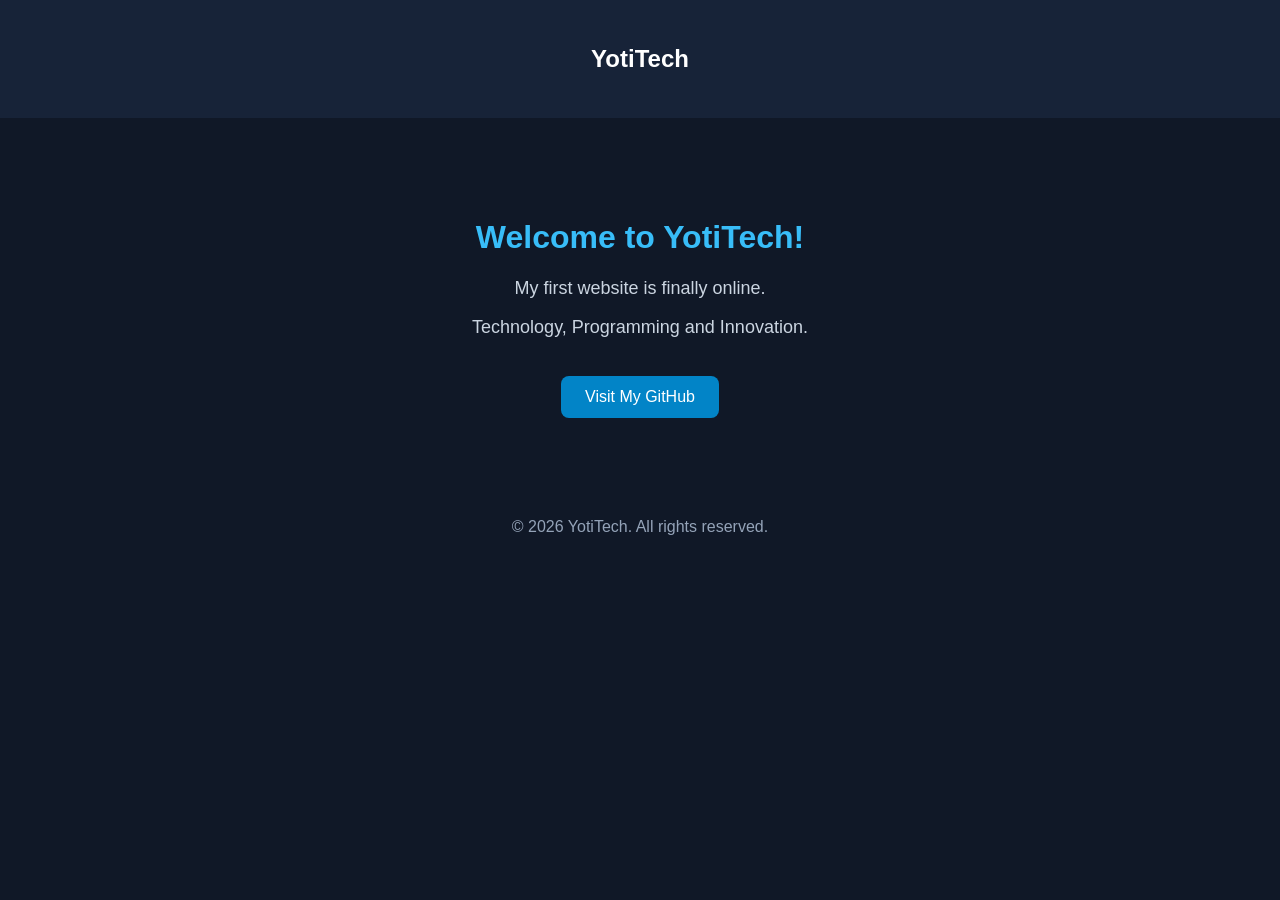
==== index.html @ 93ca5d40 "Create index.html for YotiTech's first website This HTML file contains the structure and styling for" ====
<!DOCTYPE html>
<html lang="en">
<head>
    <meta charset="UTF-8">
    <meta name="viewport" content="width=device-width, initial-scale=1.0">
    <title>YotiTech | My First Website</title>

    <style>
        body {
            margin: 0;
            font-family: Arial, sans-serif;
            background: #101827;
            color: white;
            text-align: center;
        }

        header {
            padding: 25px;
            background: #172338;
        }

        h1 {
            color: #38bdf8;
        }

        main {
            padding: 80px 20px;
        }

        p {
            color: #cbd5e1;
            font-size: 18px;
        }

        a {
            display: inline-block;
            margin-top: 20px;
            padding: 12px 24px;
            background: #0284c7;
            color: white;
            text-decoration: none;
            border-radius: 8px;
        }

        footer {
            padding: 20px;
            color: #94a3b8;
        }
    </style>
</head>

<body>

    <header>
        <h2>YotiTech</h2>
    </header>

    <main>
        <h1>Welcome to YotiTech!</h1>

        <p>
            My first website is finally online.
        </p>

        <p>
            Technology, Programming and Innovation.
        </p>

        <a href="https://github.com/YotiTech">
            Visit My GitHub
        </a>
    </main>

    <footer>
        © 2026 YotiTech. All rights reserved.
    </footer>

</body>
</html>
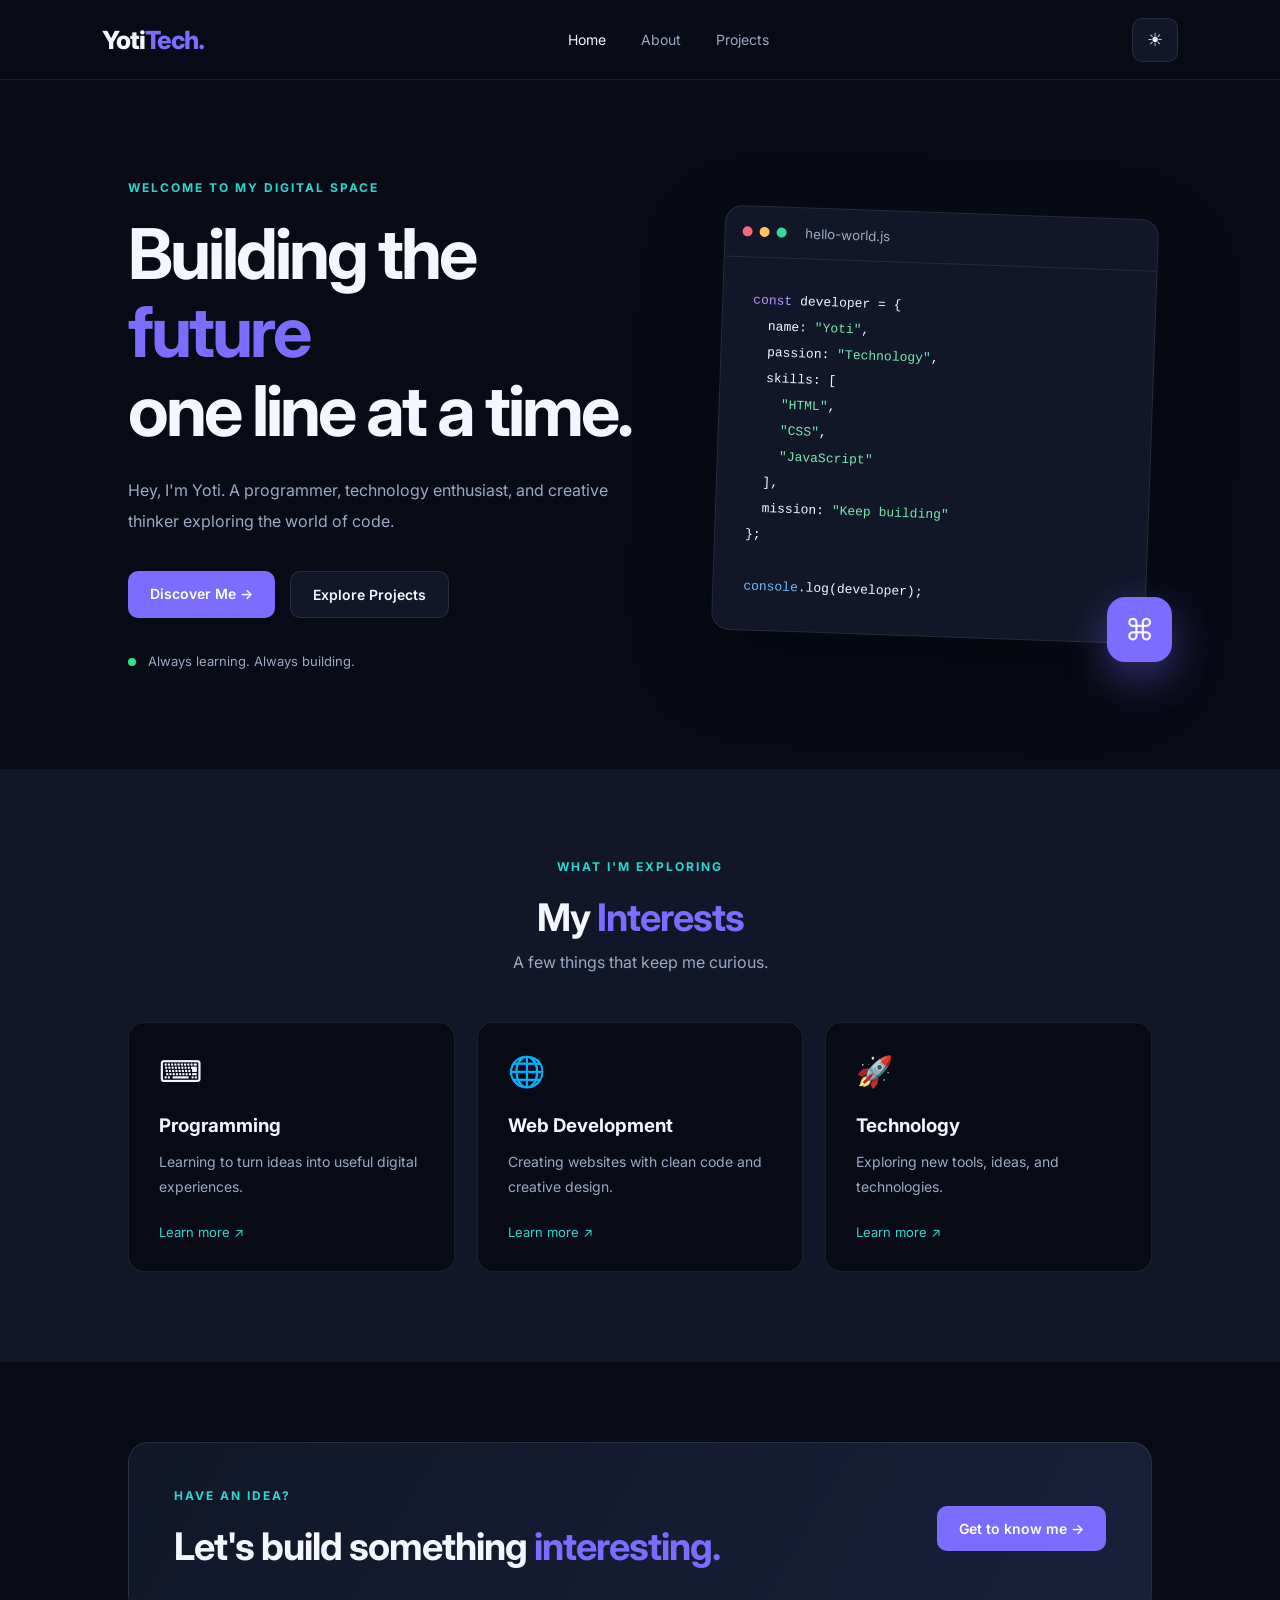
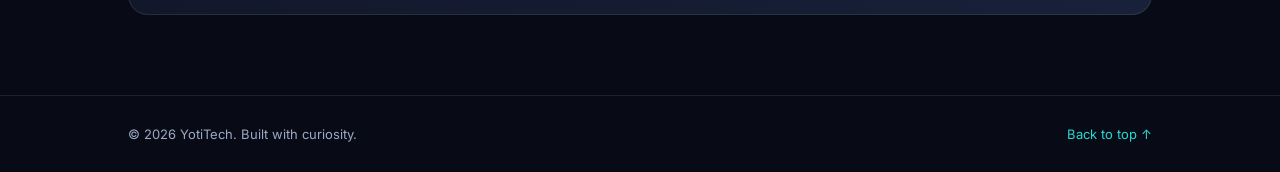
==== commit 0ee91482: "Build and publish YotiTech website" ====
--- a/index.html
+++ b/index.html
@@ -4,76 +4,123 @@
 <head>
     <meta charset="UTF-8">
     <meta name="viewport" content="width=device-width, initial-scale=1.0">
-    <title>YotiTech | My First Website</title>
-
-    <style>
-        body {
-            margin: 0;
-            font-family: Arial, sans-serif;
-            background: #101827;
-            color: white;
-            text-align: center;
-        }
-
-        header {
-            padding: 25px;
-            background: #172338;
-        }
-
-        h1 {
-            color: #38bdf8;
-        }
-
-        main {
-            padding: 80px 20px;
-        }
-
-        p {
-            color: #cbd5e1;
-            font-size: 18px;
-        }
-
-        a {
-            display: inline-block;
-            margin-top: 20px;
-            padding: 12px 24px;
-            background: #0284c7;
-            color: white;
-            text-decoration: none;
-            border-radius: 8px;
-        }
-
-        footer {
-            padding: 20px;
-            color: #94a3b8;
-        }
-    </style>
+    <title>YotiTech | Home</title>
+    <link rel="stylesheet" href="CSS/style.css">
+    <script src="JS/script.js" defer></script>
 </head>
-
 <body>
 
-    <header>
-        <h2>YotiTech</h2>
+    <header class="navbar">
+        <a href="index.html" class="logo">Yoti<span>Tech.</span></a>
+
+        <button class="menu-toggle" id="menuToggle" aria-label="Toggle menu">
+            ☰
+        </button>
+
+        <nav class="nav-links" id="navLinks">
+            <a href="index.html" class="active">Home</a>
+            <a href="HTML/about.html">About</a>
+            <a href="#projects">Projects</a>
+        </nav>
+
+        <button class="theme-toggle" id="themeToggle" aria-label="Toggle theme">
+            ☀
+        </button>
     </header>
 
     <main>
-        <h1>Welcome to YotiTech!</h1>
+        <section class="hero">
+            <div class="hero-content">
+                <p class="eyebrow">WELCOME TO MY DIGITAL SPACE</p>
 
-        <p>
-            My first website is finally online.
-        </p>
+                <h1>Building the <span>future</span><br>one line at a time.</h1>
 
-        <p>
-            Technology, Programming and Innovation.
-        </p>
+                <p class="hero-description">
+                    Hey, I'm Yoti. A programmer, technology enthusiast,
+                    and creative thinker exploring the world of code.
+                </p>
 
-        <a href="https://github.com/YotiTech">
-            Visit My GitHub
-        </a>
+                <div class="hero-buttons">
+                    <a href="HTML/about.html" class="btn primary-btn">
+                        Discover Me →
+                    </a>
+                    <a href="#projects" class="btn secondary-btn">
+                        Explore Projects
+                    </a>
+                </div>
+
+                <div class="status">
+                    <span class="status-dot"></span>
+                    Always learning. Always building.
+                </div>
+            </div>
+
+            <div class="hero-visual">
+                <div class="code-card">
+                    <div class="code-header">
+                        <span></span><span></span><span></span>
+                        <small>hello-world.js</small>
+                    </div>
+                    <pre><code><span class="purple">const</span> developer = {
+  name: <span class="green">"Yoti"</span>,
+  passion: <span class="green">"Technology"</span>,
+  skills: [
+    <span class="green">"HTML"</span>,
+    <span class="green">"CSS"</span>,
+    <span class="green">"JavaScript"</span>
+  ],
+  mission: <span class="green">"Keep building"</span>
+};
+
+<span class="blue">console</span>.log(developer);</code></pre>
+                </div>
+                <div class="floating-icon">⌘</div>
+            </div>
+        </section>
+
+        <section class="section" id="projects">
+            <div class="section-heading">
+                <p class="eyebrow">WHAT I'M EXPLORING</p>
+                <h2>My <span>Interests</span></h2>
+                <p>A few things that keep me curious.</p>
+            </div>
+
+            <div class="card-grid">
+                <article class="info-card">
+                    <div class="card-icon">⌨</div>
+                    <h3>Programming</h3>
+                    <p>Learning to turn ideas into useful digital experiences.</p>
+                    <a href="HTML/about.html">Learn more ↗</a>
+                </article>
+
+                <article class="info-card">
+                    <div class="card-icon">🌐</div>
+                    <h3>Web Development</h3>
+                    <p>Creating websites with clean code and creative design.</p>
+                    <a href="HTML/about.html">Learn more ↗</a>
+                </article>
+
+                <article class="info-card">
+                    <div class="card-icon">🚀</div>
+                    <h3>Technology</h3>
+                    <p>Exploring new tools, ideas, and technologies.</p>
+                    <a href="HTML/about.html">Learn more ↗</a>
+                </article>
+            </div>
+        </section>
+
+        <section class="contact-banner">
+            <div>
+                <p class="eyebrow">HAVE AN IDEA?</p>
+                <h2>Let's build something <span>interesting.</span></h2>
+            </div>
+            <a href="HTML/about.html" class="btn primary-btn">Get to know me →</a>
+        </section>
     </main>
 
     <footer>
-        © 2026 YotiTech. All rights reserved.
+        <p>© <span id="year"></span> YotiTech. Built with curiosity.</p>
+        <a href="#top" id="backToTop">Back to top ↑</a>
     </footer>
 
 </body>
--- a/CSS/style.css
+++ b/CSS/style.css
@@ -0,0 +1,468 @@
+
+@import url('https://fonts.googleapis.com/css2?family=Inter:wght@400;500;600;700;800&display=swap');
+
+:root {
+    --bg: #080b16;
+    --surface: #111729;
+    --surface-light: #18213a;
+    --text: #f5f7ff;
+    --muted: #9ca9c4;
+    --accent: #7c6cff;
+    --accent-2: #28d8cf;
+    --border: rgba(255,255,255,0.09);
+}
+
+body.light-theme {
+    --bg: #f5f7ff;
+    --surface: #ffffff;
+    --surface-light: #e9edfa;
+    --text: #151a2d;
+    --muted: #5d6880;
+    --border: rgba(0,0,0,0.1);
+}
+
+* {
+    margin: 0;
+    padding: 0;
+    box-sizing: border-box;
+}
+
+html {
+    scroll-behavior: smooth;
+}
+
+body {
+    font-family: 'Inter', sans-serif;
+    background: var(--bg);
+    color: var(--text);
+    transition: background 0.3s, color 0.3s;
+}
+
+a {
+    color: inherit;
+    text-decoration: none;
+}
+
+.navbar {
+    height: 80px;
+    padding: 0 8%;
+    display: flex;
+    align-items: center;
+    justify-content: space-between;
+    border-bottom: 1px solid var(--border);
+}
+
+.logo {
+    font-size: 25px;
+    font-weight: 800;
+    letter-spacing: -1px;
+}
+
+.logo span, h1 span, h2 span {
+    color: var(--accent);
+}
+
+.nav-links {
+    display: flex;
+    gap: 35px;
+}
+
+.nav-links a {
+    color: var(--muted);
+    font-size: 14px;
+    transition: 0.3s;
+}
+
+.nav-links a:hover, .nav-links a.active {
+    color: var(--text);
+}
+
+.theme-toggle, .menu-toggle {
+    background: var(--surface);
+    color: var(--text);
+    border: 1px solid var(--border);
+    padding: 10px 14px;
+    border-radius: 10px;
+    cursor: pointer;
+    font-size: 18px;
+}
+
+.menu-toggle {
+    display: none;
+}
+
+.hero {
+    min-height: 620px;
+    padding: 100px 10%;
+    display: grid;
+    grid-template-columns: 1.1fr 0.9fr;
+    align-items: center;
+    gap: 60px;
+}
+
+.eyebrow {
+    color: var(--accent-2);
+    font-size: 12px;
+    font-weight: 700;
+    letter-spacing: 2px;
+    margin-bottom: 20px;
+}
+
+h1 {
+    font-size: clamp(42px, 6vw, 70px);
+    line-height: 1.12;
+    letter-spacing: -3px;
+}
+
+.hero-description {
+    color: var(--muted);
+    line-height: 1.9;
+    max-width: 520px;
+    margin-top: 25px;
+    font-size: 16px;
+}
+
+.hero-buttons {
+    display: flex;
+    flex-wrap: wrap;
+    gap: 15px;
+    margin-top: 35px;
+}
+
+.btn {
+    display: inline-block;
+    padding: 14px 22px;
+    border-radius: 10px;
+    font-weight: 600;
+    font-size: 14px;
+    transition: 0.3s;
+}
+
+.btn:hover {
+    transform: translateY(-4px);
+}
+
+.primary-btn {
+    background: var(--accent);
+    color: white;
+}
+
+.secondary-btn {
+    border: 1px solid var(--border);
+    background: var(--surface);
+}
+
+.status {
+    color: var(--muted);
+    margin-top: 35px;
+    font-size: 13px;
+}
+
+.status-dot {
+    display: inline-block;
+    width: 8px;
+    height: 8px;
+    border-radius: 50%;
+    background: #2de58c;
+    margin-right: 8px;
+}
+
+.hero-visual {
+    position: relative;
+}
+
+.code-card {
+    background: var(--surface);
+    border: 1px solid var(--border);
+    border-radius: 18px;
+    overflow: hidden;
+    box-shadow: 0 30px 80px rgba(0,0,0,0.3);
+    transform: rotate(2deg);
+}
+
+.code-header {
+    display: flex;
+    align-items: center;
+    gap: 7px;
+    padding: 17px;
+    border-bottom: 1px solid var(--border);
+}
+
+.code-header span {
+    width: 10px;
+    height: 10px;
+    border-radius: 50%;
+    background: #ff647c;
+}
+
+.code-header span:nth-child(2) { background: #ffc45c; }
+.code-header span:nth-child(3) { background: #35d99a; }
+
+.code-header small {
+    color: var(--muted);
+    margin-left: 12px;
+}
+
+.code-card pre {
+    padding: 30px;
+    overflow-x: auto;
+    color: var(--text);
+    line-height: 2;
+    font-size: 13px;
+}
+
+.purple { color: #bb91ff; }
+.green { color: #7be7ad; }
+.blue { color: #70baff; }
+
+.floating-icon {
+    position: absolute;
+    right: -20px;
+    bottom: -25px;
+    width: 65px;
+    height: 65px;
+    display: grid;
+    place-items: center;
+    background: var(--accent);
+    border-radius: 18px;
+    font-size: 30px;
+    box-shadow: 0 15px 40px rgba(124,108,255,0.4);
+}
+
+.section {
+    padding: 90px 10%;
+    background: var(--surface);
+}
+
+.section-heading {
+    text-align: center;
+    margin-bottom: 50px;
+}
+
+.section-heading h2, .contact-banner h2 {
+    font-size: 38px;
+    letter-spacing: -1px;
+    margin-bottom: 12px;
+}
+
+.section-heading p:last-child {
+    color: var(--muted);
+}
+
+.card-grid {
+    display: grid;
+    grid-template-columns: repeat(3, 1fr);
+    gap: 22px;
+}
+
+.info-card, .about-box {
+    padding: 30px;
+    background: var(--bg);
+    border: 1px solid var(--border);
+    border-radius: 16px;
+    transition: 0.3s;
+}
+
+.info-card:hover, .about-box:hover {
+    transform: translateY(-7px);
+    border-color: var(--accent);
+}
+
+.card-icon {
+    font-size: 30px;
+    margin-bottom: 25px;
+}
+
+.info-card h3 {
+    margin-bottom: 12px;
+}
+
+.info-card p, .about-box p {
+    color: var(--muted);
+    line-height: 1.8;
+    font-size: 14px;
+}
+
+.info-card a {
+    display: inline-block;
+    margin-top: 25px;
+    color: var(--accent-2);
+    font-size: 13px;
+}
+
+.contact-banner {
+    margin: 80px 10%;
+    padding: 45px;
+    border: 1px solid var(--border);
+    border-radius: 20px;
+    background: linear-gradient(120deg, var(--surface), var(--surface-light));
+    display: flex;
+    align-items: center;
+    justify-content: space-between;
+    gap: 25px;
+}
+
+.contact-banner h2 {
+    margin-bottom: 0;
+}
+
+footer {
+    border-top: 1px solid var(--border);
+    padding: 30px 10%;
+    display: flex;
+    justify-content: space-between;
+    color: var(--muted);
+    font-size: 13px;
+}
+
+footer a {
+    color: var(--accent-2);
+}
+
+.about-hero {
+    text-align: center;
+    padding: 100px 10% 60px;
+}
+
+.about-hero .hero-description {
+    margin: 20px auto 0;
+}
+
+.about-layout {
+    padding: 30px 10% 80px;
+    display: grid;
+    grid-template-columns: 1fr 1fr;
+    gap: 25px;
+}
+
+.about-box h2 {
+    margin-bottom: 20px;
+}
+
+.about-box p + p {
+    margin-top: 15px;
+}
+
+.profile-symbol {
+    width: 75px;
+    height: 75px;
+    display: grid;
+    place-items: center;
+    background: linear-gradient(135deg, var(--accent), var(--accent-2));
+    border-radius: 20px;
+    font-size: 35px;
+    font-weight: 800;
+    margin-bottom: 25px;
+    color: white;
+}
+
+.skill {
+    margin-top: 25px;
+}
+
+.skill > div:first-child {
+    display: flex;
+    justify-content: space-between;
+    font-size: 13px;
+    margin-bottom: 10px;
+}
+
+.skill > div:first-child span:last-child {
+    color: var(--muted);
+}
+
+.skill-track {
+    height: 7px;
+    border-radius: 20px;
+    background: var(--surface-light);
+    overflow: hidden;
+}
+
+.skill-track span {
+    display: block;
+    height: 100%;
+    background: linear-gradient(90deg, var(--accent), var(--accent-2));
+    border-radius: 20px;
+}
+
+.skill-note {
+    margin-top: 22px;
+    font-size: 12px !important;
+}
+
+@media (max-width: 800px) {
+    .hero {
+        grid-template-columns: 1fr;
+        padding-top: 70px;
+    }
+
+    .card-grid {
+        grid-template-columns: 1fr;
+    }
+
+    .about-layout {
+        grid-template-columns: 1fr;
+    }
+
+    .contact-banner {
+        flex-direction: column;
+        align-items: flex-start;
+    }
+}
+
+@media (max-width: 600px) {
+    .navbar {
+        padding: 0 5%;
+        height: 70px;
+    }
+
+    .menu-toggle {
+        display: block;
+        margin-left: auto;
+        margin-right: 12px;
+    }
+
+    .nav-links {
+        display: none;
+        position: absolute;
+        top: 70px;
+        left: 0;
+        width: 100%;
+        padding: 25px;
+        background: var(--surface);
+        border-bottom: 1px solid var(--border);
+        flex-direction: column;
+        z-index: 10;
+    }
+
+    .nav-links.show {
+        display: flex;
+    }
+
+    .hero {
+        padding: 65px 7%;
+    }
+
+    .section {
+        padding: 70px 7%;
+    }
+
+    .about-layout {
+        padding: 20px 7% 60px;
+    }
+
+    .about-hero {
+        padding: 75px 7% 40px;
+    }
+
+    .contact-banner {
+        margin: 50px 7%;
+        padding: 28px;
+    }
+
+    footer {
+        padding: 25px 7%;
+        gap: 15px;
+        flex-wrap: wrap;
+    }
+}
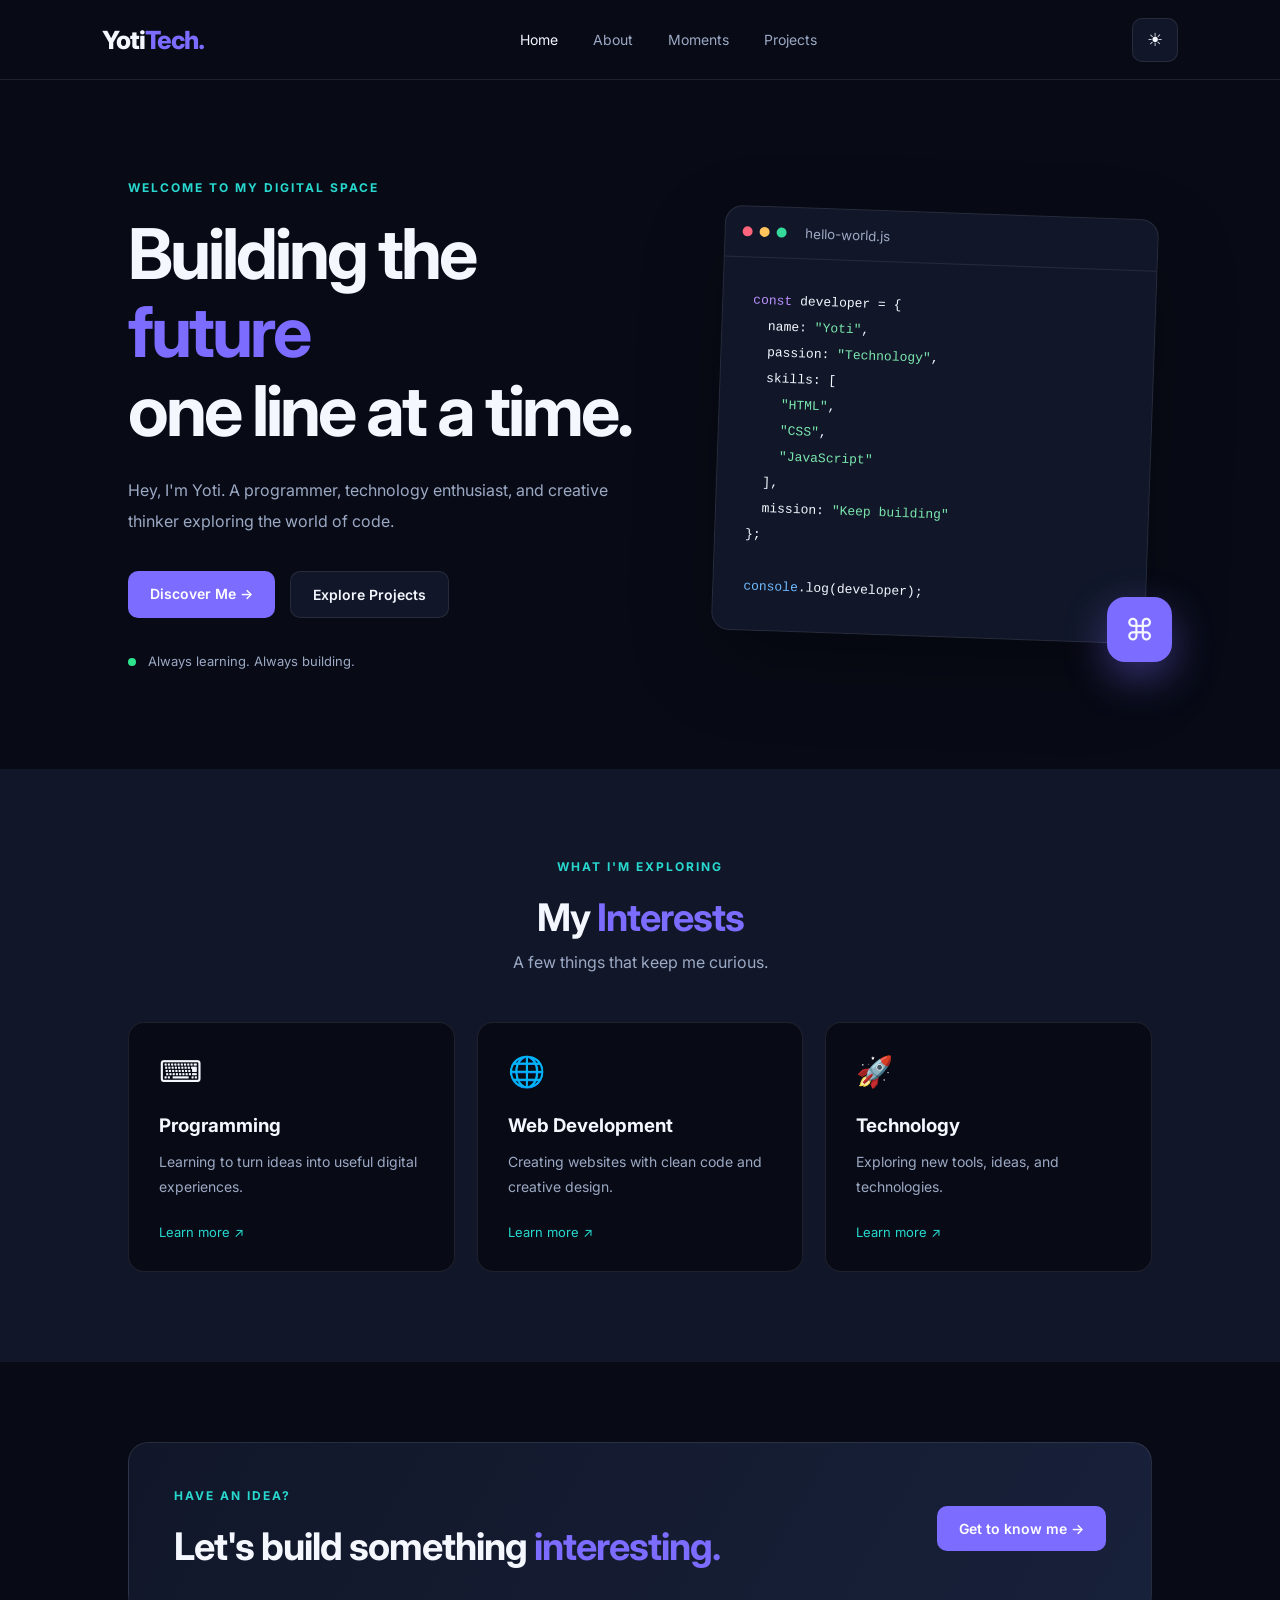
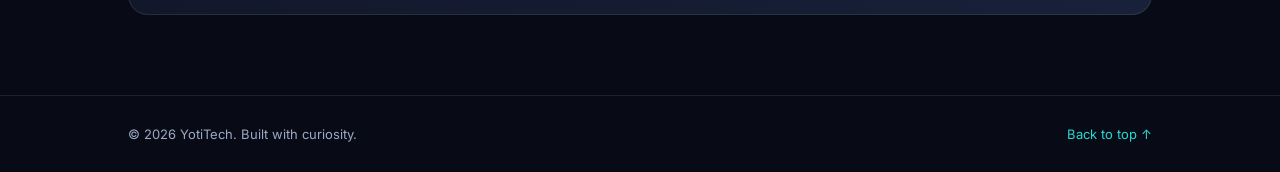
==== commit 72b81a3b: "Create scrapbook photo experience" ====
--- a/index.html
+++ b/index.html
@@ -20,6 +20,7 @@
         <nav class="nav-links" id="navLinks">
             <a href="index.html" class="active">Home</a>
             <a href="HTML/about.html">About</a>
+            <a href="HTML/moments.html">Moments</a>
             <a href="#projects">Projects</a>
         </nav>
 
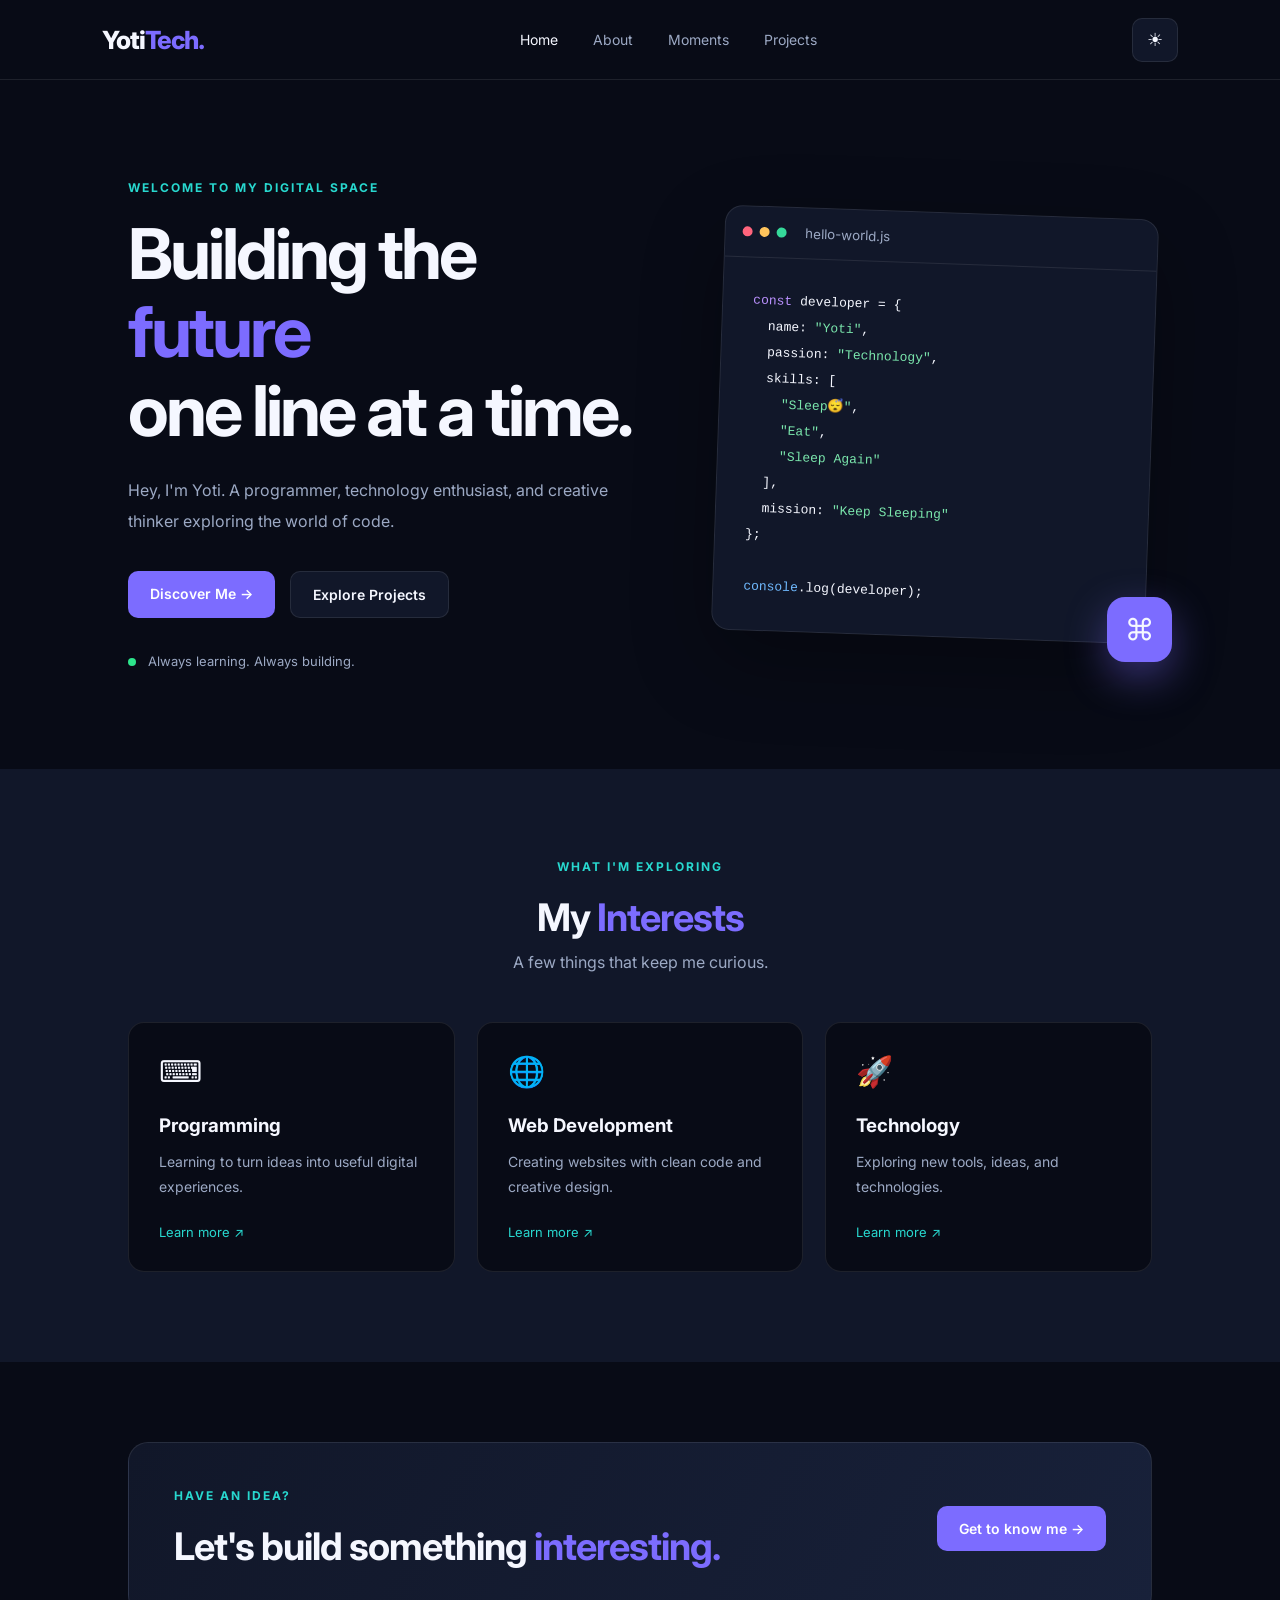
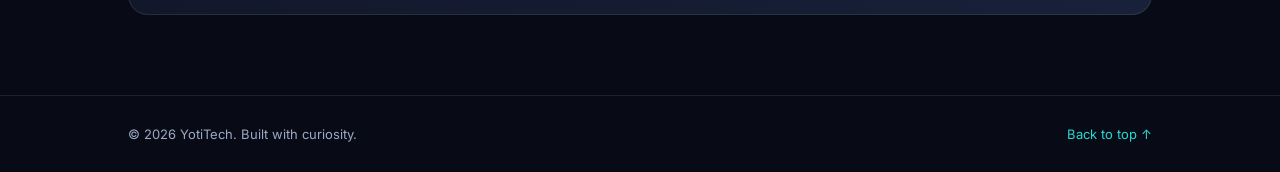
==== commit b5c29ca9: "Update developer mission and skills in index.html" ====
--- a/index.html
+++ b/index.html
@@ -66,11 +66,11 @@
   name: <span class="green">"Yoti"</span>,
   passion: <span class="green">"Technology"</span>,
   skills: [
-    <span class="green">"HTML"</span>,
-    <span class="green">"CSS"</span>,
-    <span class="green">"JavaScript"</span>
+    <span class="green">"Sleep😴"</span>,
+    <span class="green">"Eat"</span>,
+    <span class="green">"Sleep Again"</span>
   ],
-  mission: <span class="green">"Keep building"</span>
+  mission: <span class="green">"Keep Sleeping"</span>
 };
 
 <span class="blue">console</span>.log(developer);</code></pre>
